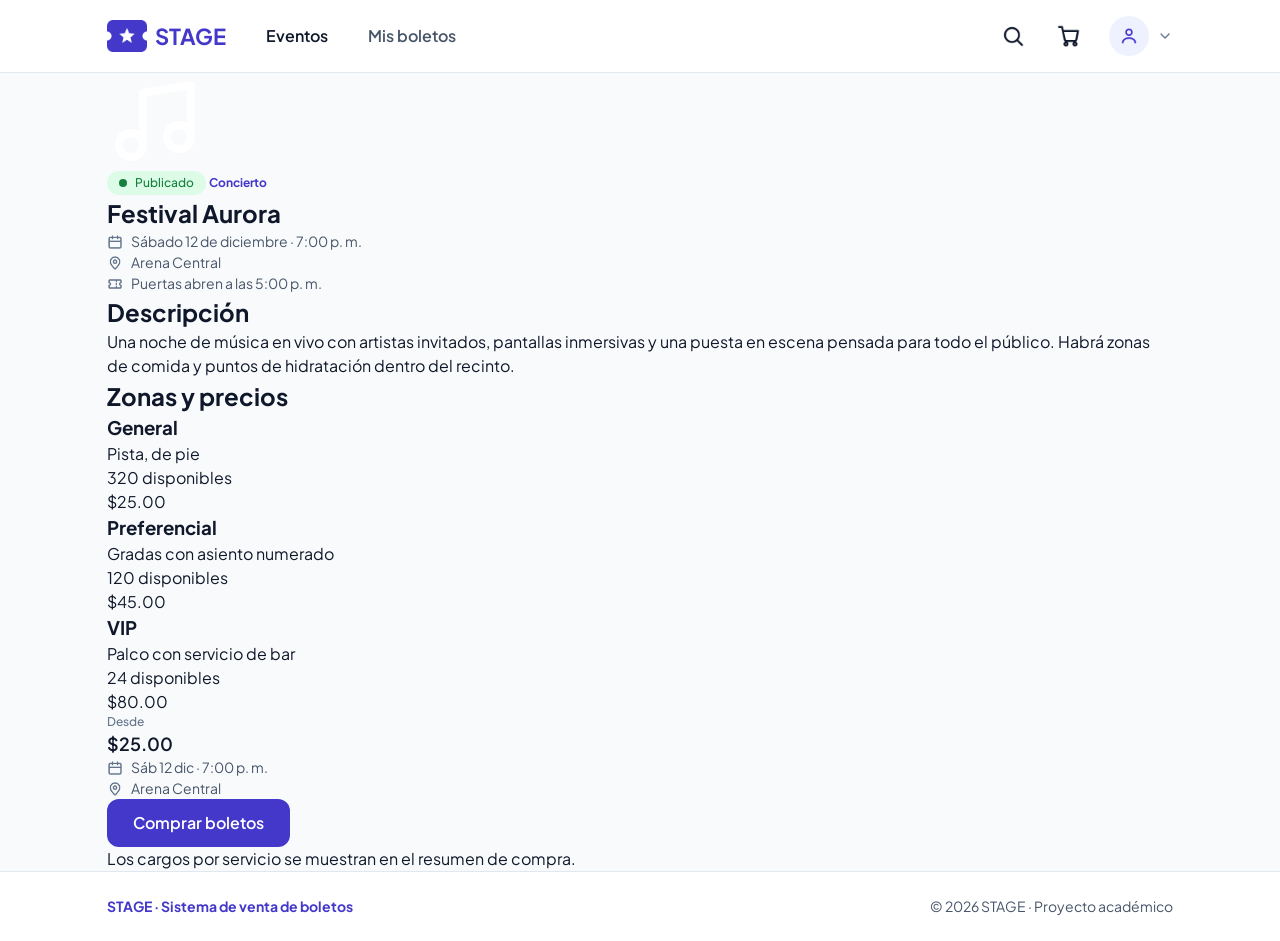
==== pages/detalle-evento.html @ 94b479a5 "feat(html): crea pages/detalle-evento.html con el detalle del evento" ====
<!DOCTYPE html>
<html lang="es">
<head>
  <meta charset="UTF-8">
  <meta name="viewport" content="width=device-width, initial-scale=1.0">
  <title>Festival Aurora · STAGE</title>
  <meta name="description" content="Detalle del evento Festival Aurora: fecha, recinto, zonas y precios de boletos.">
  <link rel="icon" type="image/png" href="../img/favicon.png">
  <link rel="preconnect" href="https://fonts.googleapis.com">
  <link rel="preconnect" href="https://fonts.gstatic.com" crossorigin>
  <link href="https://fonts.googleapis.com/css2?family=Plus+Jakarta+Sans:wght@400;500;600;700;800&amp;display=swap" rel="stylesheet">
  <link rel="stylesheet" href="../css/style.css">
</head>
<body>
  <a class="skip-link" href="#contenido">Saltar al contenido</a>

  <header class="site-header">
    <div class="site-header__inner">
      <a class="logo" href="../index.html" aria-label="STAGE, ir al inicio">
        <img class="logo__mark" src="../img/logo.png" alt="Logotipo de STAGE" width="40" height="32">
        <span class="logo__name">STAGE</span>
      </a>

      <input class="menu-toggle" type="checkbox" id="menu-toggle" aria-label="Mostrar u ocultar el menú de navegación">
      <nav class="main-nav" aria-label="Navegación principal">
        <ul class="main-nav__list">
          <li><a class="main-nav__link is-current" href="../index.html">Eventos</a></li>
          <li><a class="main-nav__link" href="#">Mis boletos</a></li>
        </ul>
      </nav>

      <div class="header-actions">
        <a class="header-actions__item header-actions__item--desktop" href="../index.html#buscar">
          <img src="../img/icon-search-dark.png" alt="Buscar eventos" width="24" height="24">
        </a>
        <a class="header-actions__item" href="#">
          <img src="../img/icon-cart.png" alt="Carrito de compras" width="24" height="24">
        </a>
        <a class="user-menu" href="#" aria-label="Mi perfil">
          <span class="user-menu__avatar">
            <img src="../img/icon-user.png" alt="Perfil de usuario" width="20" height="20">
          </span>
          <img class="user-menu__arrow" src="../img/icon-chevron-down.png" alt="" width="16" height="16">
        </a>
        <label class="menu-button" for="menu-toggle">
          <img src="../img/icon-menu.png" alt="Menú" width="24" height="24">
        </label>
      </div>
    </div>
  </header>

  <main class="page" id="contenido">
    <div class="detail">
      <article class="event-info" aria-labelledby="evento-titulo">
        <div class="event-cover cover">
          <img src="../img/icon-music.png" alt="Ícono de concierto" width="96" height="96">
        </div>

        <header class="event-heading">
          <p class="event-heading__tags">
            <span class="badge badge--success">Publicado</span>
            <span class="category">Concierto</span>
          </p>
          <h1 class="event-title" id="evento-titulo">Festival Aurora</h1>
        </header>

        <ul class="event-data" aria-label="Datos del evento">
          <li class="meta">
            <img src="../img/icon-calendar.png" alt="Fecha" width="16" height="16">
            <time datetime="2026-12-12T19:00">Sábado 12 de diciembre · 7:00 p. m.</time>
          </li>
          <li class="meta">
            <img src="../img/icon-pin.png" alt="Lugar" width="16" height="16">
            Arena Central
          </li>
          <li class="meta">
            <img src="../img/icon-ticket.png" alt="Boleto" width="16" height="16">
            Puertas abren a las 5:00 p. m.
          </li>
        </ul>

        <section class="event-section" aria-labelledby="descripcion-titulo">
          <h2 class="event-section__title" id="descripcion-titulo">Descripción</h2>
          <p class="event-section__text">
            Una noche de música en vivo con artistas invitados, pantallas inmersivas y una puesta en escena
            pensada para todo el público. Habrá zonas de comida y puntos de hidratación dentro del recinto.
          </p>
        </section>

        <section class="event-section" aria-labelledby="zonas-titulo">
          <h2 class="event-section__title" id="zonas-titulo">Zonas y precios</h2>
          <ul class="zones">
            <li class="zone">
              <div class="zone__info">
                <h3 class="zone__name">General</h3>
                <p class="zone__desc">Pista, de pie</p>
              </div>
              <p class="zone__stock">320 disponibles</p>
              <p class="zone__price">$25.00</p>
            </li>
            <li class="zone">
              <div class="zone__info">
                <h3 class="zone__name">Preferencial</h3>
                <p class="zone__desc">Gradas con asiento numerado</p>
              </div>
              <p class="zone__stock">120 disponibles</p>
              <p class="zone__price">$45.00</p>
            </li>
            <li class="zone">
              <div class="zone__info">
                <h3 class="zone__name">VIP</h3>
                <p class="zone__desc">Palco con servicio de bar</p>
              </div>
              <p class="zone__stock">24 disponibles</p>
              <p class="zone__price">$80.00</p>
            </li>
          </ul>
        </section>
      </article>

      <aside class="purchase" aria-labelledby="compra-titulo">
        <h2 class="visually-hidden" id="compra-titulo">Resumen de compra</h2>
        <p class="price">
          <span class="price__label">Desde</span>
          <span class="price__amount">$25.00</span>
        </p>
        <div class="purchase__extra">
          <p class="meta">
            <img src="../img/icon-calendar.png" alt="Fecha" width="16" height="16">
            Sáb 12 dic · 7:00 p. m.
          </p>
          <p class="meta">
            <img src="../img/icon-pin.png" alt="Lugar" width="16" height="16">
            Arena Central
          </p>
        </div>
        <a class="btn btn--primary" href="#">Comprar boletos</a>
        <p class="purchase__note">Los cargos por servicio se muestran en el resumen de compra.</p>
      </aside>
    </div>
  </main>

  <footer class="site-footer">
    <div class="site-footer__inner">
      <p class="site-footer__brand">STAGE · Sistema de venta de boletos</p>
      <p>© 2026 STAGE · Proyecto académico</p>
    </div>
  </footer>
</body>
</html>
---- css/style.css ----
/* variables */
:root {
  --indigo-50: #eef2ff;
  --indigo-500: #6366f1;
  --indigo-600: #4f46e5;
  --indigo-700: #4338ca;
  --indigo-800: #3730a3;
  --indigo-950: #1e1b4b;
  --rose-600: #e11d48;
  --gray-0: #ffffff;
  --gray-50: #f8fafc;
  --gray-200: #e2e8f0;
  --gray-300: #cbd5e1;
  --gray-500: #64748b;
  --gray-600: #475569;
  --gray-900: #0f172a;
  --green-100: #dcfce7;
  --green-700: #15803d;

  --bg-page: var(--gray-50);
  --bg-surface: var(--gray-0);
  --bg-brand: var(--indigo-700);
  --bg-brand-hover: var(--indigo-800);
  --bg-brand-subtle: var(--indigo-50);
  --bg-inverse: var(--indigo-950);
  --bg-success-subtle: var(--green-100);
  --text-primary: var(--gray-900);
  --text-secondary: var(--gray-600);
  --text-muted: var(--gray-500);
  --text-on-brand: var(--gray-0);
  --text-brand: var(--indigo-700);
  --text-success: var(--green-700);
  --border-default: var(--gray-200);
  --border-strong: var(--gray-300);
  --border-brand: var(--indigo-700);

  --space-1: 0.25rem;
  --space-2: 0.5rem;
  --space-3: 0.75rem;
  --space-4: 1rem;
  --space-6: 1.5rem;
  --space-8: 2rem;
  --space-10: 2.5rem;
  --space-12: 3rem;
  --space-16: 4rem;

  --radius-md: 0.75rem;
  --radius-lg: 1rem;
  --radius-full: 999px;
  --shadow-sm: 0 1px 2px rgb(15 23 42 / 0.06);
  --shadow-md: 0 6px 16px rgb(15 23 42 / 0.1);

  --font-sans: "Plus Jakarta Sans", system-ui, -apple-system, "Segoe UI", Roboto, sans-serif;

  --content-max: 75rem;
  --gutter: 1rem;
  --flow-gap: 1rem;
  --header-height: 4rem;
}

/* reset */
*,
  *::before,
  *::after {
  box-sizing: border-box;
}

* {
  margin: 0;
}

html {
  -webkit-text-size-adjust: 100%;
}

body {
  display: flex;
  flex-direction: column;
  min-height: 100vh;
  font-family: var(--font-sans);
  font-size: 1rem;
  line-height: 1.5;
  color: var(--text-primary);
  background-color: var(--bg-page);
}

img {
  display: block;
  max-width: 100%;
  height: auto;
}

:where(ul[class], ol[class]) {
  padding: 0;
  list-style: none;
}

a {
  color: inherit;
  text-decoration: none;
}

button,
  input {
  font: inherit;
  color: inherit;
}

button {
  cursor: pointer;
}

:focus-visible {
  outline: 2px solid var(--indigo-500);
  outline-offset: 2px;
}

/* utilidades */
.visually-hidden {
  position: absolute;
  width: 1px;
  height: 1px;
  margin: -1px;
  padding: 0;
  overflow: hidden;
  clip: rect(0 0 0 0);
  white-space: nowrap;
  border: 0;
}

.skip-link {
  position: absolute;
  top: var(--space-2);
  left: var(--space-2);
  z-index: 100;
  padding: var(--space-2) var(--space-4);
  color: var(--text-on-brand);
  background-color: var(--bg-brand);
  border-radius: var(--radius-md);
  transform: translateY(-200%);
}

.skip-link:focus {
  transform: translateY(0);
}

/* botones y etiquetas */
.btn {
  display: inline-flex;
  align-items: center;
  justify-content: center;
  gap: var(--space-2);
  min-height: 3rem;
  padding-inline: var(--space-6);
  font-weight: 600;
  border: 2px solid transparent;
  border-radius: var(--radius-md);
  transition: background-color 0.2s, color 0.2s;
}

.btn--primary {
  color: var(--text-on-brand);
  background-color: var(--bg-brand);
}

.btn--primary:hover {
  background-color: var(--bg-brand-hover);
}

.btn--outline {
  color: var(--text-brand);
  background-color: var(--bg-surface);
  border-color: var(--border-brand);
}

.btn--outline:hover {
  background-color: var(--bg-brand-subtle);
}

.badge {
  display: inline-flex;
  align-items: center;
  gap: var(--space-2);
  padding: var(--space-1) var(--space-3);
  font-size: 0.75rem;
  font-weight: 500;
  line-height: 1rem;
  border-radius: var(--radius-full);
}

.badge::before {
  content: "";
  width: 0.5rem;
  height: 0.5rem;
  background-color: currentcolor;
  border-radius: 50%;
}

.badge--success {
  color: var(--text-success);
  background-color: var(--bg-success-subtle);
}

.category {
  font-size: 0.75rem;
  font-weight: 700;
  color: var(--text-brand);
}

.meta {
  display: flex;
  align-items: center;
  gap: var(--space-2);
  font-size: 0.875rem;
  color: var(--text-secondary);
}

.meta img {
  flex: none;
  width: 1rem;
  height: 1rem;
}

.price {
  display: flex;
  flex-direction: column;
}

.price__label {
  font-size: 0.75rem;
  font-weight: 500;
  line-height: 1rem;
  color: var(--text-muted);
}

.price__amount {
  font-size: 1.125rem;
  font-weight: 600;
  line-height: 1.5;
}

/* grid de pagina */
.page {
  display: grid;
  flex: 1;
  grid-template-columns:
    [full-start] minmax(var(--gutter), 1fr)
    [content-start] minmax(0, var(--content-max))
    [content-end] minmax(var(--gutter), 1fr)
    [full-end];
  align-content: start;
}

.page > *,
  .listing > * {
  grid-column: content;
}

/* header y menu */
.site-header {
  position: sticky;
  top: 0;
  z-index: 20;
  background-color: var(--bg-surface);
  border-bottom: 1px solid var(--border-default);
}

.site-header__inner {
  display: flex;
  align-items: center;
  justify-content: space-between;
  gap: var(--space-10);
  width: min(100% - 2 * var(--gutter), var(--content-max));
  min-height: var(--header-height);
  margin-inline: auto;
}

.logo {
  display: flex;
  align-items: center;
  gap: var(--space-2);
}

.logo__mark {
  width: 2.5rem;
  height: 2rem;
}

.logo__name {
  font-size: 1.375rem;
  font-weight: 700;
  color: var(--text-brand);
}

/* menu hamburgesa sin js */
.menu-toggle {
  position: absolute;
  opacity: 0;
  pointer-events: none;
}

.main-nav {
  display: none;
  position: absolute;
  top: 100%;
  right: 0;
  left: 0;
  background-color: var(--bg-surface);
  border-bottom: 1px solid var(--border-default);
  box-shadow: var(--shadow-md);
}

.menu-toggle:checked ~ .main-nav {
  display: block;
}

.main-nav__list {
  display: flex;
  flex-direction: column;
}

.main-nav__link {
  display: block;
  padding: var(--space-4) var(--gutter);
  font-weight: 600;
  color: var(--text-secondary);
}

.main-nav__link:hover,
  .main-nav__link.is-current {
  color: var(--text-primary);
}

.header-actions {
  display: flex;
  align-items: center;
  gap: var(--space-4);
}

.header-actions__item {
  display: flex;
  padding: var(--space-1);
}

.header-actions__item img,
  .menu-button img {
  width: 1.5rem;
  height: 1.5rem;
}

.menu-button {
  display: flex;
  padding: var(--space-1);
  border-radius: var(--radius-md);
  cursor: pointer;
}

.menu-toggle:focus-visible ~ .header-actions .menu-button {
  outline: 2px solid var(--indigo-500);
  outline-offset: 2px;
}

.header-actions__item--desktop,
  .user-menu {
  display: none;
}

.user-menu {
  align-items: center;
  gap: var(--space-2);
}

.user-menu__avatar {
  display: grid;
  place-items: center;
  width: 2.5rem;
  height: 2.5rem;
  background-color: var(--bg-brand-subtle);
  border-radius: 50%;
}

.user-menu__avatar img {
  width: 1.25rem;
  height: 1.25rem;
}

.user-menu__arrow {
  width: 1rem;
  height: 1rem;
}

/* footer */
.site-footer {
  margin-top: auto;
  color: var(--text-secondary);
  background-color: var(--bg-surface);
  border-top: 1px solid var(--border-default);
}

.site-footer__inner {
  display: flex;
  flex-direction: column;
  gap: var(--space-4);
  width: min(100% - 2 * var(--gutter), var(--content-max));
  padding-block: var(--space-6);
  margin-inline: auto;
  font-size: 0.875rem;
}

.site-footer__brand {
  font-weight: 700;
  color: var(--text-brand);
}

/* desktop */
@media (min-width: 1024px) {
  :root {
    --gutter: clamp(1.5rem, 8.33vw, 7.5rem);
    --header-height: 4.5rem;
  }

  /* header en linea */
  .site-header__inner {
    justify-content: flex-start;
  }

  .main-nav {
    display: block;
    position: static;
    margin-right: auto;
    background: none;
    border: 0;
    box-shadow: none;
  }

  .main-nav__list {
    flex-direction: row;
    gap: var(--space-10);
  }

  .main-nav__link {
    padding: 0;
  }

  .header-actions {
    gap: var(--space-6);
  }

  .header-actions__item--desktop {
    display: flex;
  }

  .user-menu {
    display: flex;
  }

  .menu-button {
    display: none;
  }

  .main-nav__item--mobile {
    display: none;
  }

  /* footer en fila */
  .site-footer__inner {
    flex-direction: row;
    align-items: center;
    justify-content: space-between;
  }
}
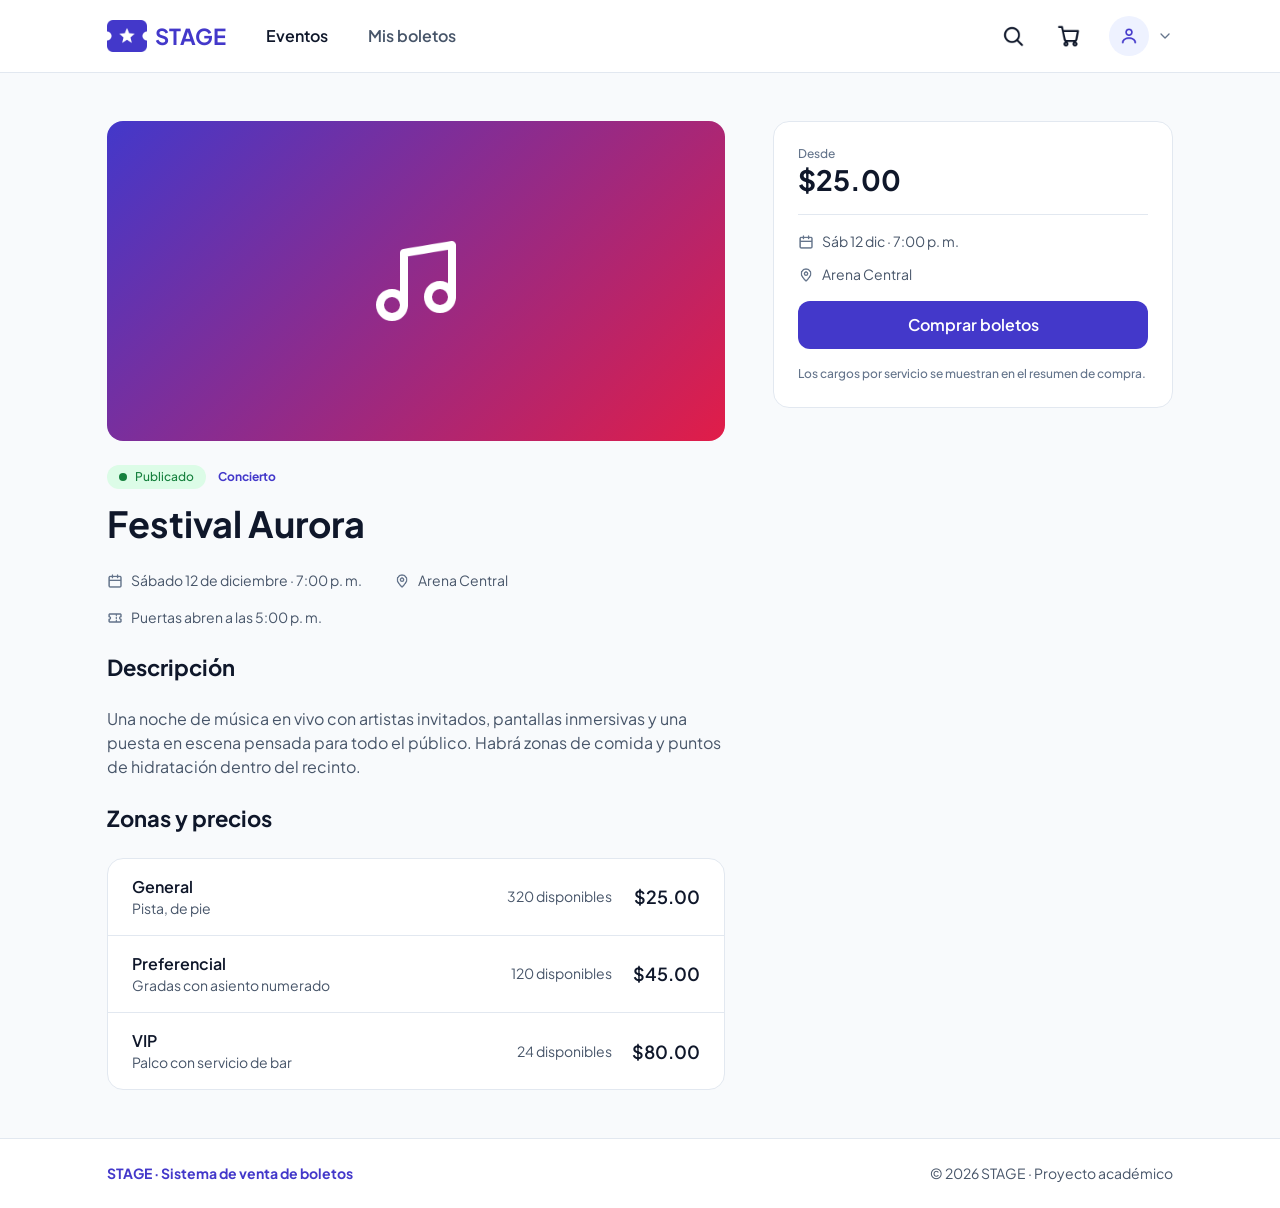
==== commit d9b50f7c: "feat(html): agrega Mi perfil al menú hamburguesa de tablet y móvil" ====
--- a/pages/detalle-evento.html
+++ b/pages/detalle-evento.html
@@ -26,6 +26,7 @@
         <ul class="main-nav__list">
           <li><a class="main-nav__link is-current" href="../index.html">Eventos</a></li>
           <li><a class="main-nav__link" href="#">Mis boletos</a></li>
+          <li class="main-nav__item--mobile"><a class="main-nav__link" href="#">Mi perfil</a></li>
         </ul>
       </nav>
 
--- a/css/style.css
+++ b/css/style.css
@@ -412,6 +412,388 @@
   color: var(--text-brand);
 }
 
+/* hero y buscador */
+.listing {
+  display: contents;
+}
+
+.listing__title {
+  order: 1;
+  margin-top: var(--flow-gap);
+  font-size: 2.25rem;
+  font-weight: 700;
+  line-height: 1.25;
+}
+
+.hero {
+  display: grid;
+  grid-column: full;
+  grid-template-columns: subgrid;
+  order: 2;
+  padding-block: var(--flow-gap);
+}
+
+.hero__content {
+  display: flex;
+  flex-direction: column;
+  grid-column: content;
+  gap: var(--flow-gap);
+}
+
+/* h1 oculto en tablet y movil */
+.hero__title {
+  position: absolute;
+  width: 1px;
+  height: 1px;
+  margin: -1px;
+  overflow: hidden;
+  clip: rect(0 0 0 0);
+  white-space: nowrap;
+}
+
+.search {
+  display: flex;
+  gap: var(--space-4);
+}
+
+.search__field {
+  display: flex;
+  flex: 1;
+  align-items: center;
+  gap: var(--space-3);
+  min-height: 3rem;
+  padding-inline: var(--space-4);
+  background-color: var(--bg-surface);
+  border: 1px solid var(--border-strong);
+  border-radius: var(--radius-md);
+}
+
+.search__field:focus-within {
+  border-color: var(--border-brand);
+  box-shadow: 0 0 0 3px var(--bg-brand-subtle);
+}
+
+.search__field img {
+  flex: none;
+  width: 1.25rem;
+  height: 1.25rem;
+}
+
+.search__input {
+  flex: 1;
+  min-width: 0;
+  background: none;
+  border: 0;
+  outline: 0;
+}
+
+.search__input::placeholder {
+  color: var(--text-muted);
+}
+
+.search__submit {
+  display: none;
+}
+
+/* filtros */
+.filters {
+  display: flex;
+  align-items: center;
+  justify-content: space-between;
+  gap: var(--space-4);
+  order: 3;
+  margin-bottom: var(--flow-gap);
+}
+
+.chips {
+  display: flex;
+  flex-wrap: wrap;
+  gap: var(--space-2);
+}
+
+.chip {
+  padding: var(--space-2) var(--space-4);
+  font-size: 0.875rem;
+  font-weight: 600;
+  line-height: 1.25rem;
+  color: var(--text-secondary);
+  background-color: var(--bg-surface);
+  border: 1px solid var(--border-strong);
+  border-radius: var(--radius-full);
+  transition: background-color 0.2s, color 0.2s;
+}
+
+.chip:hover {
+  background-color: var(--bg-brand-subtle);
+}
+
+.chip.is-active {
+  color: var(--text-on-brand);
+  background-color: var(--bg-brand);
+  border-color: var(--border-brand);
+}
+
+.filters__sort {
+  display: none;
+  align-items: center;
+  gap: var(--space-2);
+  font-size: 0.875rem;
+  font-weight: 600;
+  color: var(--text-secondary);
+}
+
+.filters__sort img {
+  width: 1rem;
+  height: 1rem;
+}
+
+/* tarjetas de evento */
+.event-grid {
+  display: grid;
+  grid-template-columns: 1fr;
+  gap: var(--flow-gap);
+  order: 4;
+  padding-bottom: var(--space-8);
+}
+
+.event-card {
+  position: relative;
+  display: flex;
+  flex-direction: column;
+  height: 100%;
+  overflow: hidden;
+  background-color: var(--bg-surface);
+  border: 1px solid var(--border-default);
+  border-radius: var(--radius-lg);
+  transition: box-shadow 0.2s, transform 0.2s;
+}
+
+.event-card:hover,
+  .event-card:focus-within {
+  box-shadow: var(--shadow-md);
+  transform: translateY(-2px);
+}
+
+/* portadas con degrado */
+.cover {
+  display: grid;
+  place-items: center;
+  background: linear-gradient(135deg, var(--indigo-700), var(--rose-600));
+}
+
+.cover--theater {
+  background: linear-gradient(135deg, var(--indigo-950), var(--indigo-500));
+}
+
+.cover--sport {
+  background: linear-gradient(135deg, var(--gray-900), var(--indigo-600));
+}
+
+.event-card__cover {
+  height: 9.5rem;
+}
+
+.event-card__cover img {
+  width: 3rem;
+  height: 3rem;
+}
+
+.event-card__body {
+  display: flex;
+  flex: 1;
+  flex-direction: column;
+  gap: var(--space-2);
+  padding: var(--space-4);
+}
+
+.event-card__title {
+  font-size: 1.125rem;
+  font-weight: 600;
+  line-height: 1.45;
+}
+
+/* el link cubre toda la tarjeta */
+.event-card__link::after {
+  content: "";
+  position: absolute;
+  inset: 0;
+}
+
+.event-card__footer {
+  display: flex;
+  align-items: center;
+  justify-content: space-between;
+  margin-top: auto;
+  padding-top: var(--space-2);
+}
+
+.event-card__go {
+  display: grid;
+  place-items: center;
+  width: 2rem;
+  height: 2rem;
+  background-color: var(--bg-brand-subtle);
+  border-radius: var(--radius-full);
+}
+
+.event-card__go img {
+  width: 1rem;
+  height: 1rem;
+}
+
+/* detalle del evento */
+.detail {
+  display: grid;
+  grid-template-columns: minmax(0, 1fr);
+  gap: var(--flow-gap);
+  padding-block: var(--flow-gap) var(--space-8);
+}
+
+.event-info {
+  display: flex;
+  flex-direction: column;
+  gap: var(--flow-gap);
+}
+
+.event-cover {
+  height: 12.5rem;
+  border-radius: var(--radius-lg);
+}
+
+.event-cover img {
+  width: 4rem;
+  height: 4rem;
+}
+
+.event-heading {
+  display: flex;
+  flex-direction: column;
+  gap: var(--space-2);
+}
+
+.event-heading__tags {
+  display: flex;
+  align-items: center;
+  gap: var(--space-3);
+}
+
+.event-title {
+  font-size: 2.25rem;
+  font-weight: 700;
+  line-height: 1.25;
+}
+
+.event-data {
+  display: flex;
+  flex-wrap: wrap;
+  gap: var(--space-4) var(--space-8);
+}
+
+.event-section {
+  display: flex;
+  flex-direction: column;
+  gap: var(--flow-gap);
+}
+
+.event-section__title {
+  font-size: 1.125rem;
+  font-weight: 600;
+  line-height: 1.45;
+}
+
+.event-section__text {
+  color: var(--text-secondary);
+}
+
+/* zonas y compra */
+.zones {
+  overflow: hidden;
+  background-color: var(--bg-surface);
+  border: 1px solid var(--border-default);
+  border-radius: var(--radius-lg);
+}
+
+.zone {
+  display: grid;
+  grid-template-columns: 1fr auto;
+  grid-template-areas:
+    "info price"
+    "stock price";
+  align-items: center;
+  column-gap: var(--space-3);
+  padding: var(--space-3) var(--space-4);
+  border-bottom: 1px solid var(--border-default);
+}
+
+.zone:last-child {
+  border-bottom: 0;
+}
+
+.zone__info {
+  grid-area: info;
+}
+
+.zone__name {
+  font-size: 0.875rem;
+  font-weight: 600;
+  line-height: 1.45;
+}
+
+.zone__desc {
+  display: none;
+  font-size: 0.875rem;
+  color: var(--text-secondary);
+}
+
+.zone__stock {
+  grid-area: stock;
+  font-size: 0.75rem;
+  font-weight: 500;
+  color: var(--text-secondary);
+}
+
+.zone__price {
+  grid-area: price;
+  font-size: 1.125rem;
+  font-weight: 600;
+}
+
+/* barra de compra */
+.purchase {
+  display: flex;
+  align-items: center;
+  justify-content: space-between;
+  gap: var(--space-4);
+  padding: var(--space-4);
+  background-color: var(--bg-surface);
+  border: 1px solid var(--border-default);
+  border-radius: var(--radius-lg);
+}
+
+.purchase .price__amount {
+  font-size: 1.375rem;
+  font-weight: 700;
+  line-height: 1.4;
+}
+
+.purchase__extra,
+  .purchase__note {
+  display: none;
+}
+
+.purchase__extra {
+  flex-direction: column;
+  gap: var(--space-3);
+  padding-top: var(--space-4);
+  border-top: 1px solid var(--border-default);
+}
+
+.purchase__note {
+  font-size: 0.75rem;
+  font-weight: 500;
+  color: var(--text-muted);
+}
+
 /* desktop */
 @media (min-width: 1024px) {
   :root {
@@ -462,6 +844,150 @@
     display: none;
   }
 
+  /* hero oscuro */
+  .hero {
+    order: 1;
+    padding-block: var(--space-16);
+    background-color: var(--bg-inverse);
+  }
+
+  .hero__content {
+    gap: var(--space-6);
+  }
+
+  .hero__title {
+    position: static;
+    width: auto;
+    height: auto;
+    margin: 0;
+    overflow: visible;
+    clip: auto;
+    white-space: normal;
+    font-size: 3rem;
+    font-weight: 800;
+    line-height: 1.2;
+    color: var(--text-on-brand);
+  }
+
+  .search__field {
+    min-height: 3.5rem;
+    border: 0;
+  }
+
+  .search__submit {
+    display: inline-flex;
+  }
+
+  /* filtros arriba del titulo */
+  .filters {
+    order: 2;
+    margin-block: var(--space-12) var(--space-6);
+  }
+
+  .chips {
+    gap: var(--space-3);
+  }
+
+  .filters__sort {
+    display: flex;
+  }
+
+  .listing__title {
+    order: 3;
+    margin: 0 0 var(--space-6);
+    font-size: 1.75rem;
+  }
+
+  /* 4 columnas */
+  .event-grid {
+    grid-template-columns: repeat(4, 1fr);
+    gap: var(--space-6);
+    padding-bottom: var(--space-12);
+  }
+
+  /* detalle a dos columnas */
+  .detail {
+    grid-template-columns: minmax(0, 1fr) 25rem;
+    gap: var(--space-12);
+    padding-block: var(--space-12);
+  }
+
+  .event-info {
+    gap: var(--space-6);
+  }
+
+  .event-section {
+    gap: var(--space-6);
+  }
+
+  .event-cover {
+    height: 20rem;
+  }
+
+  .event-cover img {
+    width: 6rem;
+    height: 6rem;
+  }
+
+  .event-heading {
+    gap: var(--space-3);
+  }
+
+  .event-section__title {
+    font-size: 1.375rem;
+    font-weight: 700;
+    line-height: 1.4;
+  }
+
+  /* zonas y compra lateral */
+  .zone {
+    grid-template-columns: 1fr 7.5rem 4.5rem;
+    grid-template-areas: "info stock price";
+    column-gap: var(--space-4);
+    padding: var(--space-4) var(--space-6);
+  }
+
+  .zone__name {
+    font-size: 1rem;
+  }
+
+  .zone__desc {
+    display: block;
+  }
+
+  .zone__stock {
+    font-size: 0.875rem;
+    font-weight: 400;
+    text-align: right;
+  }
+
+  .zone__price {
+    text-align: right;
+  }
+
+  .purchase {
+    position: sticky;
+    top: calc(var(--header-height) + var(--space-6));
+    flex-direction: column;
+    align-items: stretch;
+    align-self: start;
+    justify-content: flex-start;
+    padding: var(--space-6);
+  }
+
+  .purchase .price__amount {
+    font-size: 1.75rem;
+    line-height: 1.3;
+  }
+
+  .purchase__extra {
+    display: flex;
+  }
+
+  .purchase__note {
+    display: block;
+  }
+
   /* footer en fila */
   .site-footer__inner {
     flex-direction: row;
@@ -470,3 +996,56 @@
   }
 }
 
+/* tablet */
+@media (min-width: 768px) and (max-width: 1023px) {
+  /* listado a 2 columnas */
+  :root {
+    --gutter: 2rem;
+    --flow-gap: 1.5rem;
+  }
+
+  .event-grid {
+    grid-template-columns: repeat(2, 1fr);
+  }
+
+  /* detalle tablet */
+  .event-cover {
+    height: 17.5rem;
+  }
+
+  .event-cover img {
+    width: 5rem;
+    height: 5rem;
+  }
+
+  .event-data {
+    column-gap: var(--space-6);
+  }
+
+  .zone {
+    padding: var(--space-4) var(--space-6);
+  }
+
+  .zone__name {
+    font-size: 1rem;
+  }
+
+  .zone__stock {
+    font-size: 0.875rem;
+    font-weight: 400;
+  }
+
+  .purchase {
+    padding: var(--space-6);
+  }
+
+  .purchase .price__amount {
+    font-size: 1.75rem;
+    line-height: 1.3;
+  }
+
+  .purchase .btn {
+    min-width: 11.25rem;
+  }
+}
+
